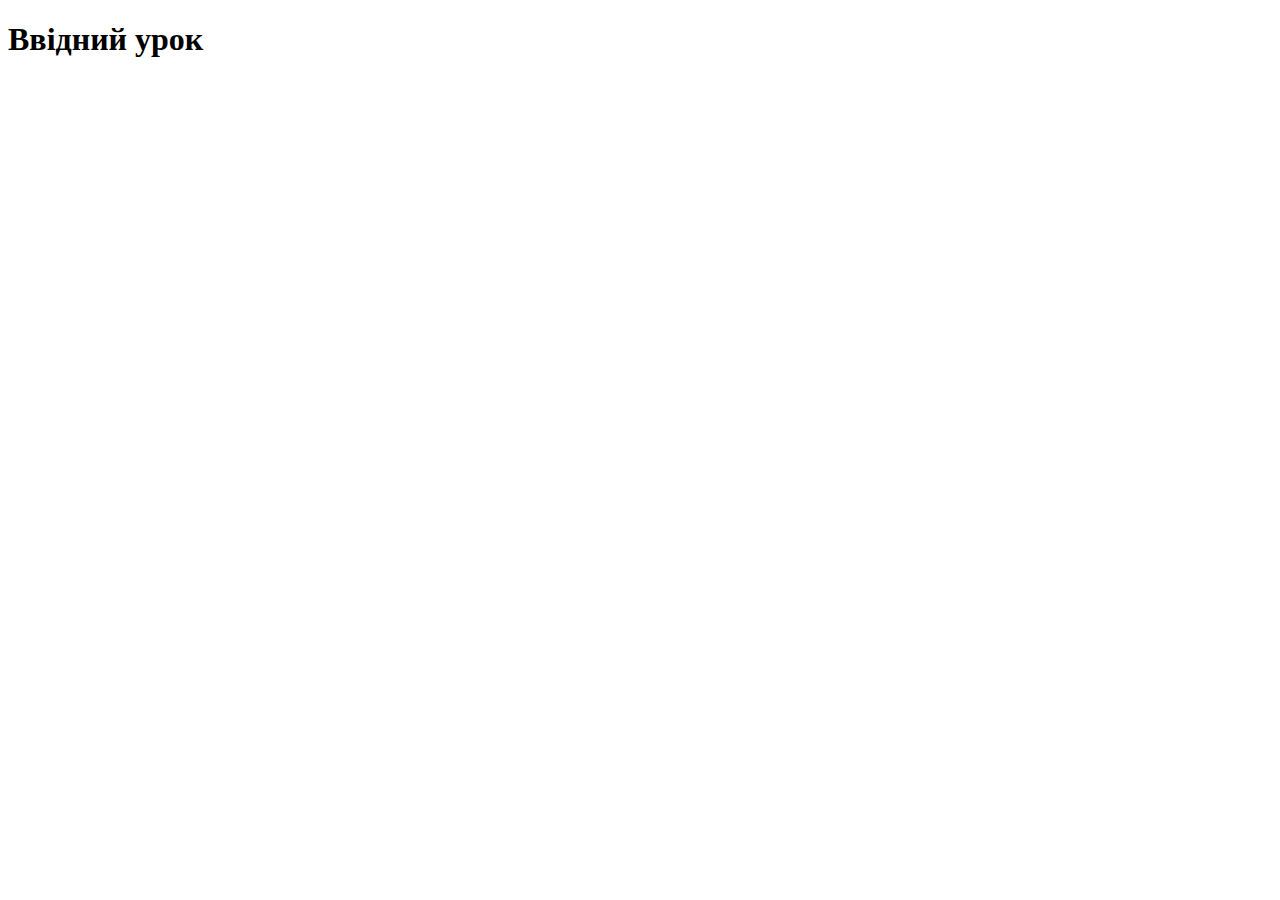
==== index.html @ aafac7fd "first commit" ====
<!DOCTYPE html>
<html>
    <head>
        <meta charset="UTF-8">
        <meta http-equiv="X-UA-Compatible" content="IE=edge">
        <meta name="viewport" content="width=device-width, initial-scale=1.0">
        <title>Hello, world!</title>
    </head>
    <body>
        <h1>Ввідний урок</h1>
    </body>
</html>
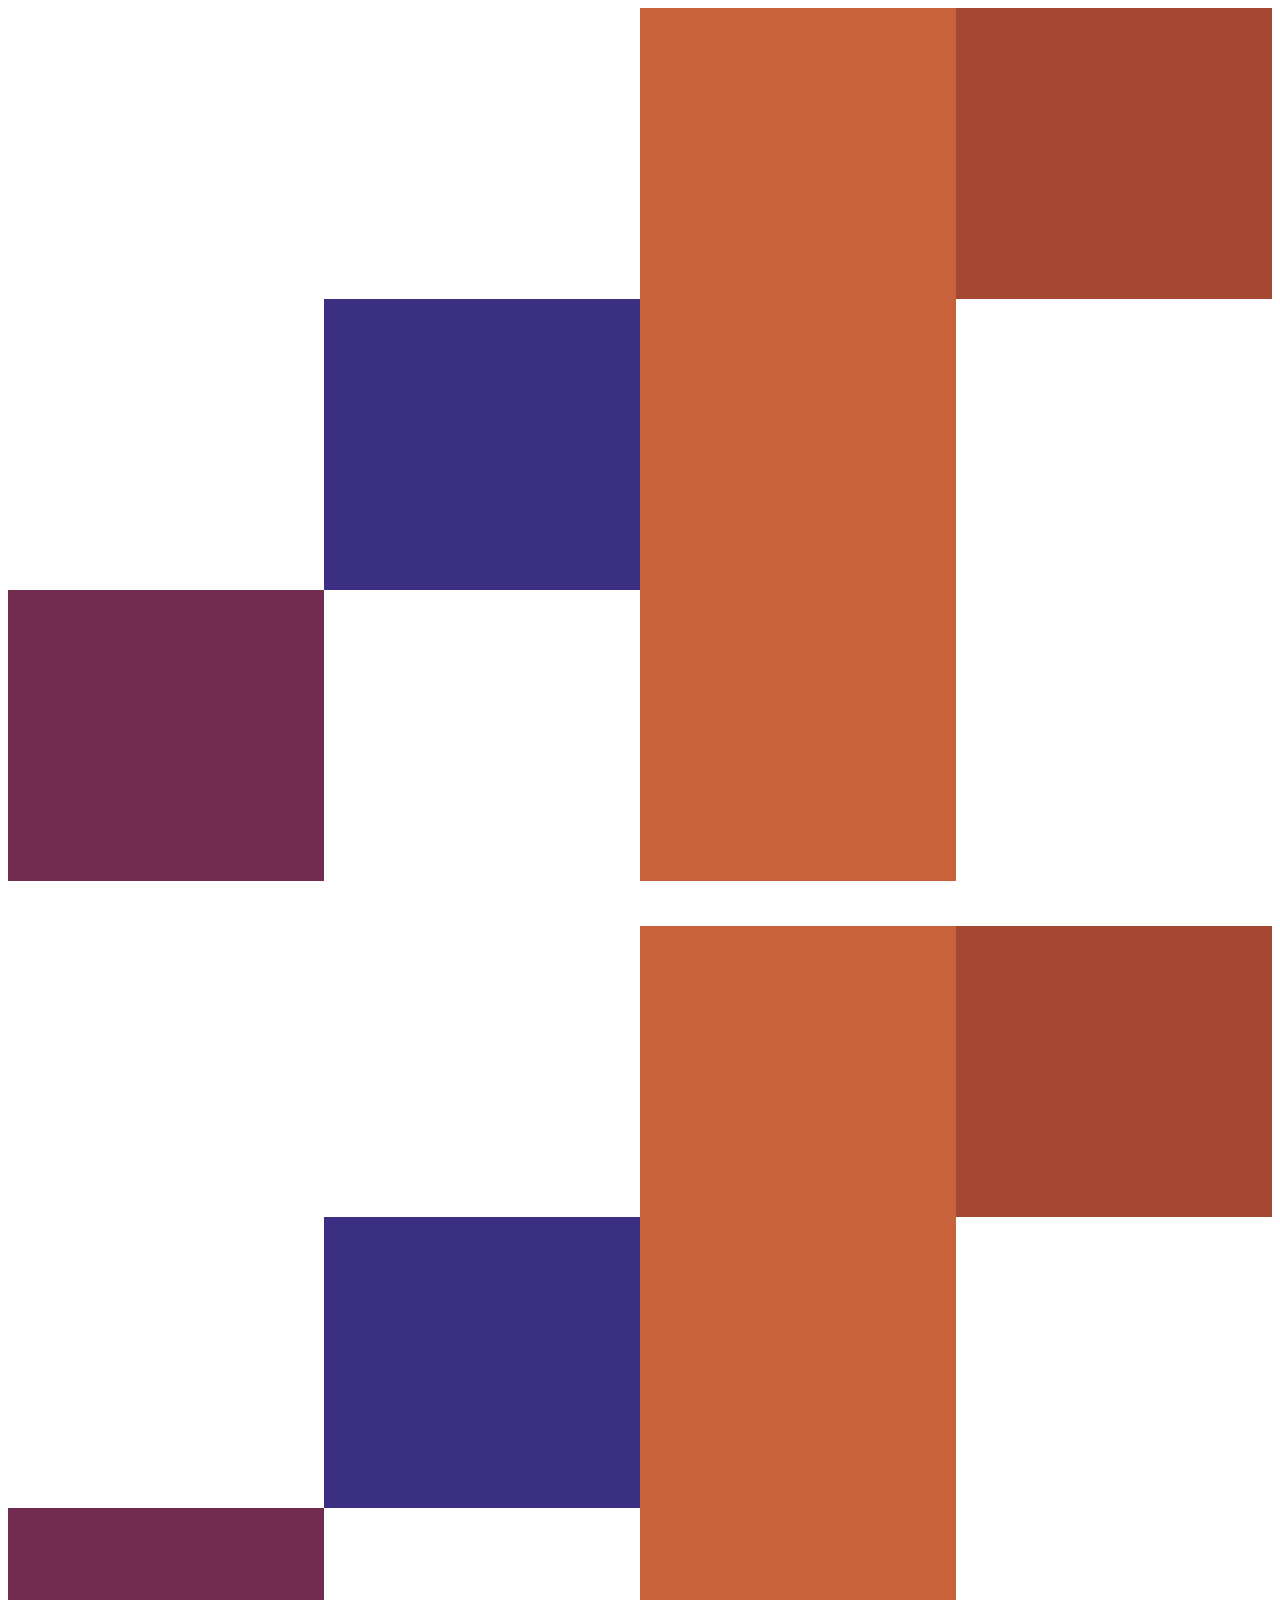
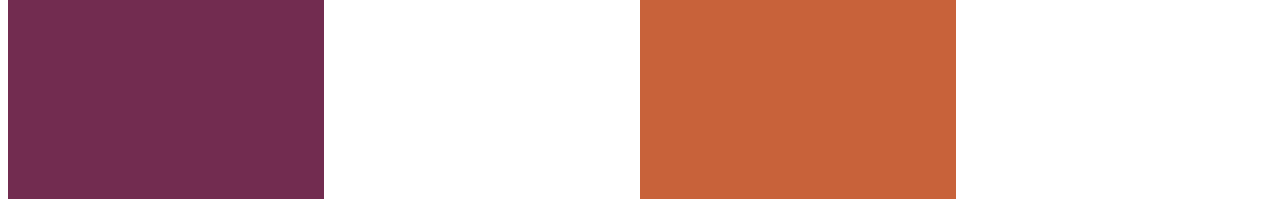
==== commit 3a3cf4a3: "index.html and style.scss" ====
--- a/index.html
+++ b/index.html
@@ -1,12 +1,24 @@
 <!DOCTYPE html>
-<html>
-    <head>
-        <meta charset="UTF-8">
-        <meta http-equiv="X-UA-Compatible" content="IE=edge">
-        <meta name="viewport" content="width=device-width, initial-scale=1.0">
-        <title>Hello, world!</title>
-    </head>
-    <body>
-        <h1>Ввідний урок</h1>
-    </body>
+<html lang="en">
+<head>
+    <meta charset="UTF-8">
+    <meta http-equiv="X-UA-Compatible" content="IE=edge">
+    <meta name="viewport" content="width=device-width, initial-scale=1.0">
+    <link rel="stylesheet" href="style.css">
+    <title>Task 1.0</title>
+</head>
+<body>
+    <div id="flex">
+        <div class="first"></div>
+        <div class="second"></div>
+        <div class="third"></div>
+        <div class="fourth"></div>
+    </div>
+    <div id="grid">
+        <div class="first"></div>
+        <div class="second"></div>
+        <div class="third"></div>
+        <div class="fourth"></div>
+    </div>
+</body>
 </html>--- a/style.css
+++ b/style.css
@@ -0,0 +1,125 @@
+#flex {
+  display: -webkit-box;
+  display: -ms-flexbox;
+  display: flex;
+  height: 97vh;
+}
+#flex div {
+  width: 25%;
+  height: 33.333%;
+}
+#flex .first {
+  background-color: #722c50;
+  -ms-flex-item-align: end;
+      align-self: flex-end;
+}
+#flex .second {
+  background-color: #3b2f83;
+  -ms-flex-item-align: center;
+      -ms-grid-row-align: center;
+      align-self: center;
+}
+#flex .third {
+  background-color: #c8623a;
+  height: 100%;
+}
+#flex .fourth {
+  background-color: #a44831;
+  -ms-flex-item-align: start;
+      align-self: flex-start;
+}
+
+#grid {
+  position: relative;
+  top: 5vh;
+  display: -ms-grid;
+  display: grid;
+  height: 97vh;
+  -ms-grid-columns: (1fr)[4];
+  grid-template-columns: repeat(4, 1fr);
+  -ms-grid-rows: (1fr)[3];
+  grid-template-rows: repeat(3, 1fr);
+}
+
+#grid > *:nth-child(1) {
+  -ms-grid-row: 1;
+  -ms-grid-column: 1;
+}
+
+#grid > *:nth-child(2) {
+  -ms-grid-row: 1;
+  -ms-grid-column: 2;
+}
+
+#grid > *:nth-child(3) {
+  -ms-grid-row: 1;
+  -ms-grid-column: 3;
+}
+
+#grid > *:nth-child(4) {
+  -ms-grid-row: 1;
+  -ms-grid-column: 4;
+}
+
+#grid > *:nth-child(5) {
+  -ms-grid-row: 2;
+  -ms-grid-column: 1;
+}
+
+#grid > *:nth-child(6) {
+  -ms-grid-row: 2;
+  -ms-grid-column: 2;
+}
+
+#grid > *:nth-child(7) {
+  -ms-grid-row: 2;
+  -ms-grid-column: 3;
+}
+
+#grid > *:nth-child(8) {
+  -ms-grid-row: 2;
+  -ms-grid-column: 4;
+}
+
+#grid > *:nth-child(9) {
+  -ms-grid-row: 3;
+  -ms-grid-column: 1;
+}
+
+#grid > *:nth-child(10) {
+  -ms-grid-row: 3;
+  -ms-grid-column: 2;
+}
+
+#grid > *:nth-child(11) {
+  -ms-grid-row: 3;
+  -ms-grid-column: 3;
+}
+
+#grid > *:nth-child(12) {
+  -ms-grid-row: 3;
+  -ms-grid-column: 4;
+}
+#grid .first {
+  background-color: #722c50;
+  -ms-grid-row: 3;
+  -ms-grid-row-span: 1;
+  grid-row: 3/4;
+}
+#grid .second {
+  background-color: #3b2f83;
+  -ms-grid-column: 2;
+  -ms-grid-column-span: 1;
+  grid-column: 2/3;
+  -ms-grid-row: 2;
+  -ms-grid-row-span: 1;
+  grid-row: 2/3;
+}
+#grid .third {
+  background-color: #c8623a;
+  -ms-grid-row-span: 4;
+  grid-row: span 4;
+}
+#grid .fourth {
+  background-color: #a44831;
+}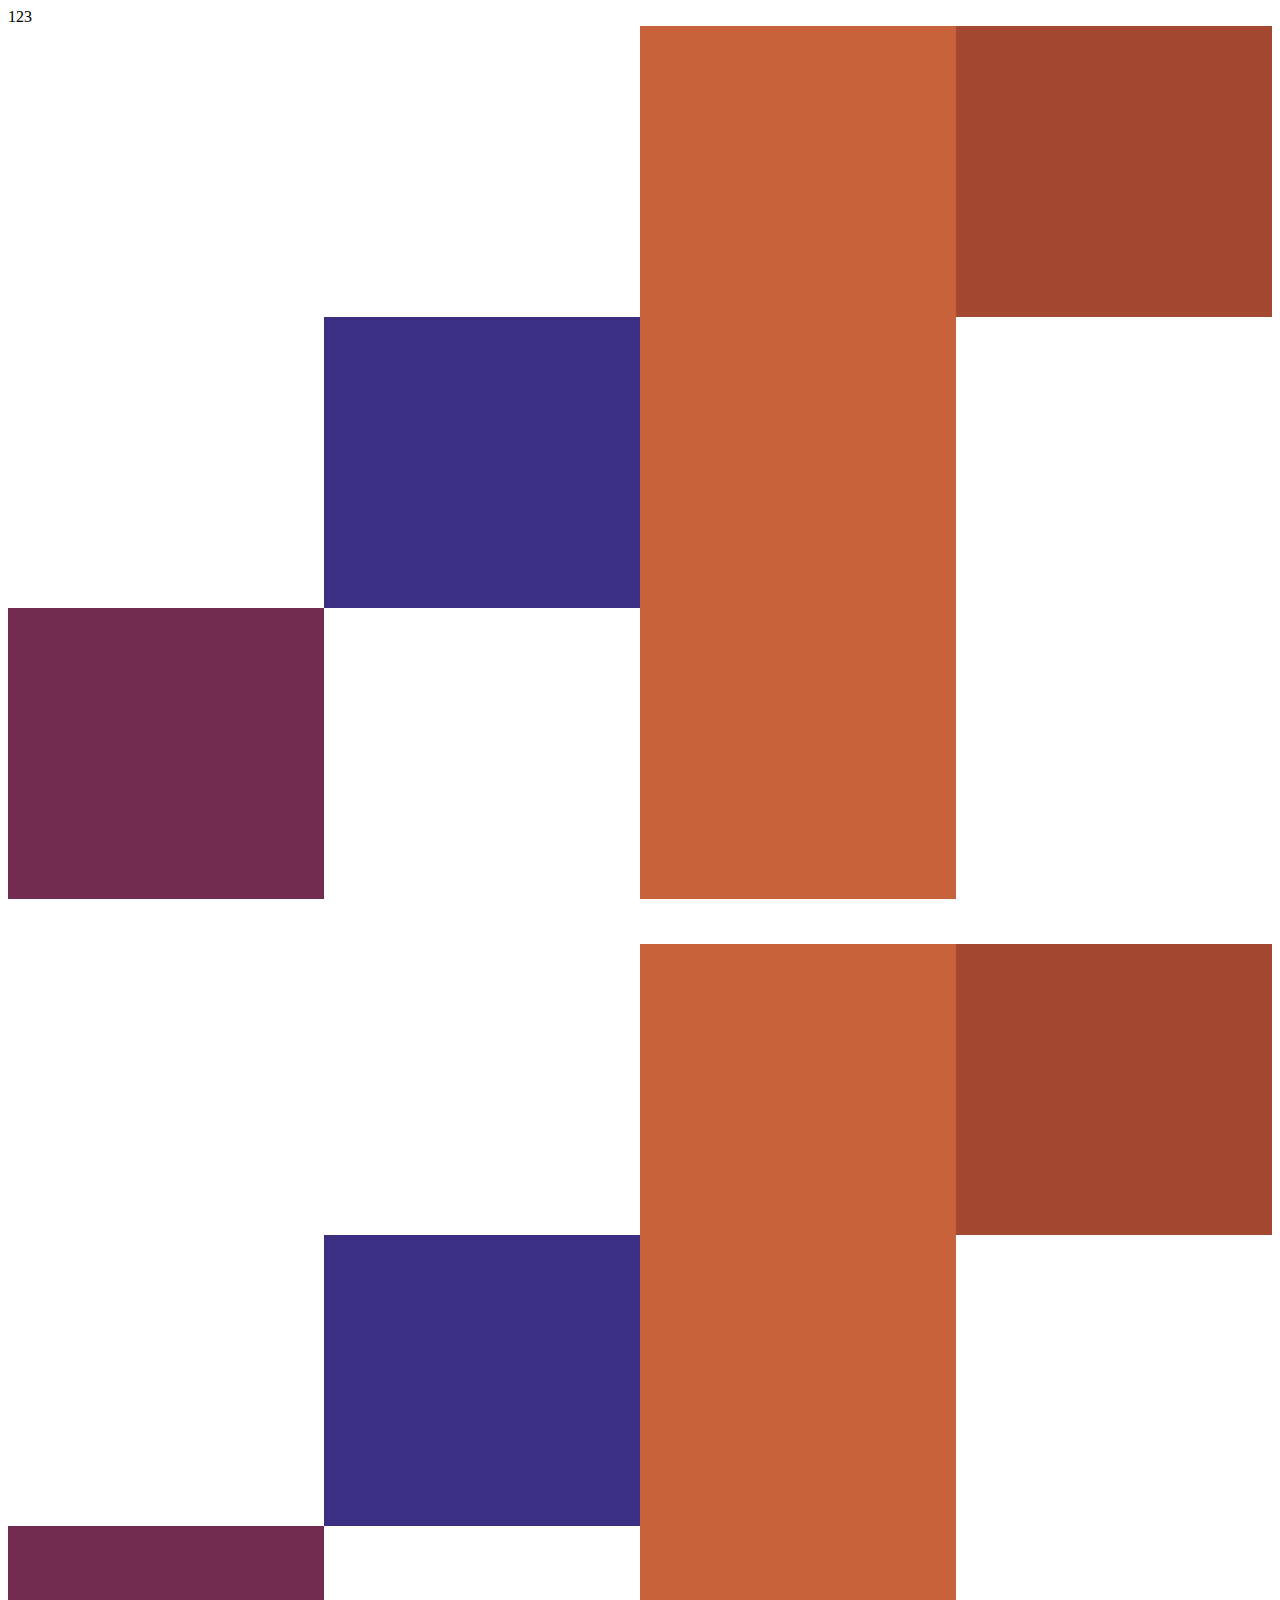
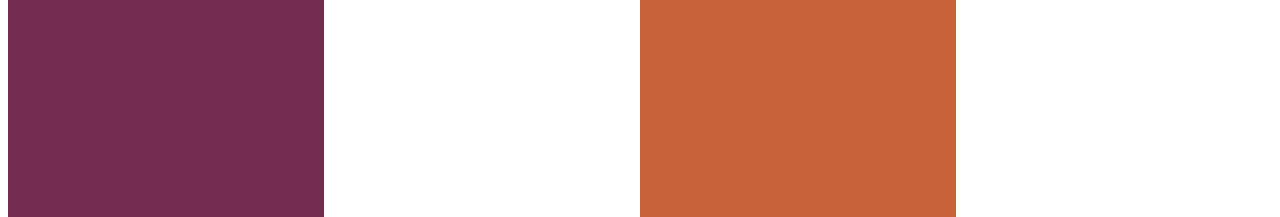
==== commit 1ea74b45: "TASK 1.1" ====
--- a/index.html
+++ b/index.html
@@ -1,4 +1,5 @@
 <!DOCTYPE html>
+123
 <html lang="en">
 <head>
     <meta charset="UTF-8">
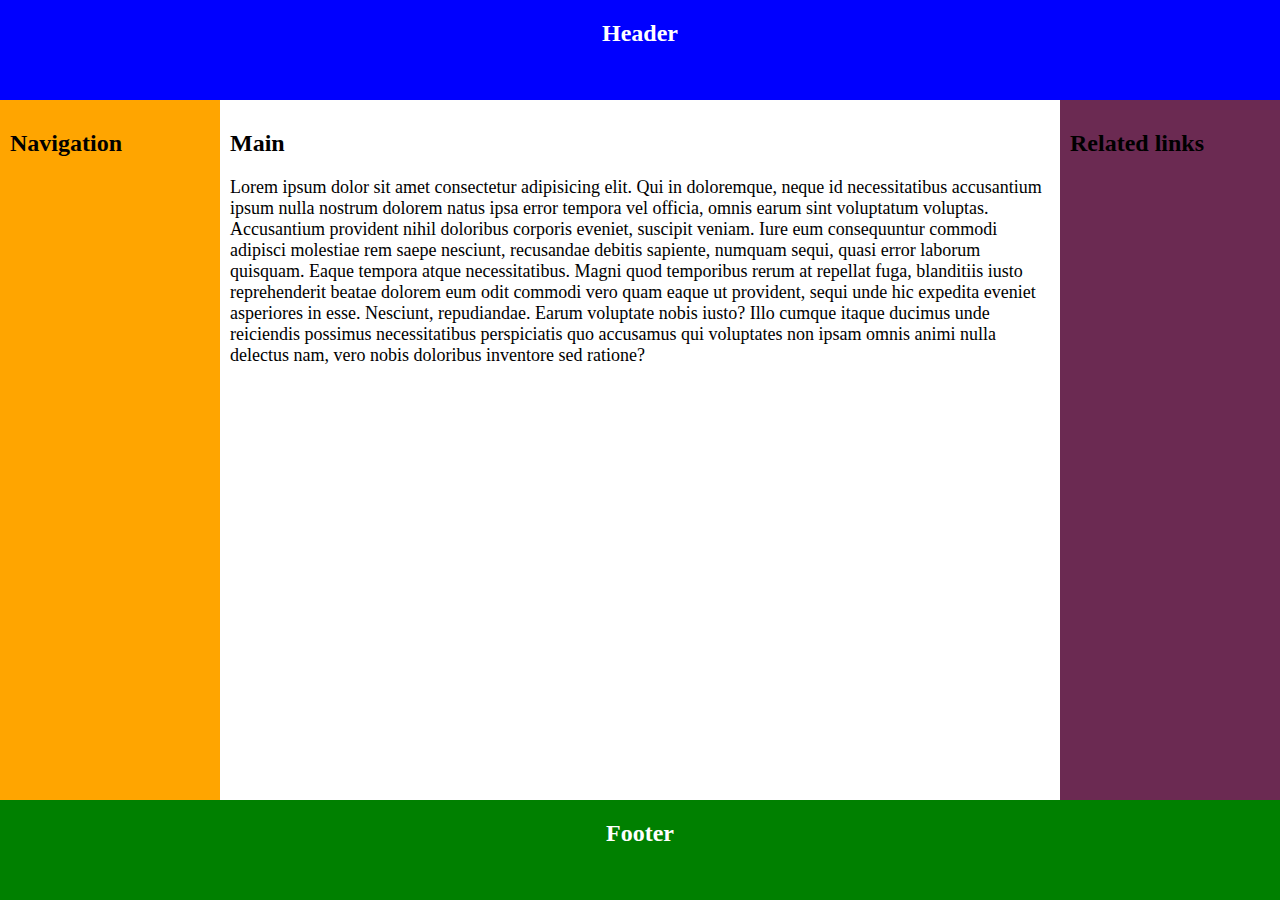
==== commit 63c288ff: "TASK-1.1 Create using “Holy Grail” web design layout" ====
--- a/index.html
+++ b/index.html
@@ -1,25 +1,29 @@
 <!DOCTYPE html>
-123
 <html lang="en">
-<head>
-    <meta charset="UTF-8">
-    <meta http-equiv="X-UA-Compatible" content="IE=edge">
-    <meta name="viewport" content="width=device-width, initial-scale=1.0">
-    <link rel="stylesheet" href="style.css">
-    <title>Task 1.0</title>
-</head>
-<body>
-    <div id="flex">
-        <div class="first"></div>
-        <div class="second"></div>
-        <div class="third"></div>
-        <div class="fourth"></div>
-    </div>
-    <div id="grid">
-        <div class="first"></div>
-        <div class="second"></div>
-        <div class="third"></div>
-        <div class="fourth"></div>
-    </div>
-</body>
+    <head>
+        <meta charset="UTF-8">
+        <meta http-equiv="X-UA-Compatible" content="IE=edge">
+        <meta name="viewport" content="width=device-width, initial-scale=1.0">
+        <link rel="stylesheet" href="style.css">
+        <title>Document</title>
+    </head>
+    <body>
+        <div id="content">
+            <header><h2>Header</h2></header>
+            <div>
+                <aside id="left"><h2>Navigation</h2></aside>
+                <main>
+                    <h2>Main</h2>
+                    <p>
+                        Lorem ipsum dolor sit amet consectetur adipisicing elit. Qui in doloremque, neque id necessitatibus accusantium ipsum nulla nostrum dolorem natus ipsa error tempora vel officia, omnis earum sint voluptatum voluptas.
+                        Accusantium provident nihil doloribus corporis eveniet, suscipit veniam. Iure eum consequuntur commodi adipisci molestiae rem saepe nesciunt, recusandae debitis sapiente, numquam sequi, quasi error laborum quisquam. Eaque tempora atque necessitatibus.
+                        Magni quod temporibus rerum at repellat fuga, blanditiis iusto reprehenderit beatae dolorem eum odit commodi vero quam eaque ut provident, sequi unde hic expedita eveniet asperiores in esse. Nesciunt, repudiandae.
+                        Earum voluptate nobis iusto? Illo cumque itaque ducimus unde reiciendis possimus necessitatibus perspiciatis quo accusamus qui voluptates non ipsam omnis animi nulla delectus nam, vero nobis doloribus inventore sed ratione?    
+                    </p>
+                </main>
+                <aside id="right"><h2>Related links</h2></aside>
+            </div>
+            <footer><h2>Footer</h2></footer>
+        </div>
+    </body>
 </html>--- a/style.css
+++ b/style.css
@@ -1,125 +1,69 @@
-#flex {
+#content {
   display: -webkit-box;
   display: -ms-flexbox;
   display: flex;
-  height: 97vh;
+  -webkit-box-orient: vertical;
+  -webkit-box-direction: normal;
+      -ms-flex-direction: column;
+          flex-direction: column;
+  position: absolute;
+  height: 100%;
+  width: 100%;
+  top: 0;
+  left: 0;
 }
-#flex div {
-  width: 25%;
-  height: 33.333%;
+#content header, #content footer {
+  min-height: 100px;
+  text-align: center;
+  color: white;
 }
-#flex .first {
-  background-color: #722c50;
-  -ms-flex-item-align: end;
-      align-self: flex-end;
+#content header {
+  background-color: blue;
 }
-#flex .second {
-  background-color: #3b2f83;
-  -ms-flex-item-align: center;
-      -ms-grid-row-align: center;
-      align-self: center;
+#content footer {
+  background-color: green;
 }
-#flex .third {
-  background-color: #c8623a;
-  height: 100%;
-}
-#flex .fourth {
-  background-color: #a44831;
-  -ms-flex-item-align: start;
-      align-self: flex-start;
-}
-
-#grid {
-  position: relative;
-  top: 5vh;
+#content div {
   display: -ms-grid;
   display: grid;
-  height: 97vh;
-  -ms-grid-columns: (1fr)[4];
-  grid-template-columns: repeat(4, 1fr);
-  -ms-grid-rows: (1fr)[3];
-  grid-template-rows: repeat(3, 1fr);
+  -ms-grid-rows: auto 1fr auto;
+  -ms-grid-columns: 1fr;
+      grid-template: auto 1fr auto/1fr;
+  -ms-flex-line-pack: justify;
+      align-content: space-between;
+  -webkit-box-flex: 1;
+      -ms-flex: 1 0 auto;
+          flex: 1 0 auto;
+  overflow: hidden;
 }
-
-#grid > *:nth-child(1) {
-  -ms-grid-row: 1;
-  -ms-grid-column: 1;
+#content div main {
+  padding: 10px;
 }
-
-#grid > *:nth-child(2) {
-  -ms-grid-row: 1;
-  -ms-grid-column: 2;
+#content div main p {
+  font-size: 18px;
 }
-
-#grid > *:nth-child(3) {
-  -ms-grid-row: 1;
-  -ms-grid-column: 3;
+#content div aside {
+  padding: 10px;
+  width: 100%;
+  height: 60px;
 }
-
-#grid > *:nth-child(4) {
-  -ms-grid-row: 1;
-  -ms-grid-column: 4;
+#content div #left {
+  background-color: orange;
 }
-
-#grid > *:nth-child(5) {
-  -ms-grid-row: 2;
-  -ms-grid-column: 1;
+#content div #right {
+  background-color: #6b2a52;
 }
-
-#grid > *:nth-child(6) {
-  -ms-grid-row: 2;
-  -ms-grid-column: 2;
-}
-
-#grid > *:nth-child(7) {
-  -ms-grid-row: 2;
-  -ms-grid-column: 3;
-}
-
-#grid > *:nth-child(8) {
-  -ms-grid-row: 2;
-  -ms-grid-column: 4;
-}
-
-#grid > *:nth-child(9) {
-  -ms-grid-row: 3;
-  -ms-grid-column: 1;
-}
-
-#grid > *:nth-child(10) {
-  -ms-grid-row: 3;
-  -ms-grid-column: 2;
-}
-
-#grid > *:nth-child(11) {
-  -ms-grid-row: 3;
-  -ms-grid-column: 3;
-}
-
-#grid > *:nth-child(12) {
-  -ms-grid-row: 3;
-  -ms-grid-column: 4;
-}
-#grid .first {
-  background-color: #722c50;
-  -ms-grid-row: 3;
-  -ms-grid-row-span: 1;
-  grid-row: 3/4;
-}
-#grid .second {
-  background-color: #3b2f83;
-  -ms-grid-column: 2;
-  -ms-grid-column-span: 1;
-  grid-column: 2/3;
-  -ms-grid-row: 2;
-  -ms-grid-row-span: 1;
-  grid-row: 2/3;
-}
-#grid .third {
-  background-color: #c8623a;
-  -ms-grid-row-span: 4;
-  grid-row: span 4;
-}
-#grid .fourth {
-  background-color: #a44831;
+@media screen and (min-width: 900px) {
+  #content div {
+    -ms-grid-rows: 1fr;
+    -ms-grid-columns: auto auto auto;
+        grid-template: 1fr/auto auto auto;
+    -webkit-box-pack: justify;
+        -ms-flex-pack: justify;
+            justify-content: space-between;
+  }
+  #content div aside {
+    height: 100%;
+    width: 200px;
+  }
 }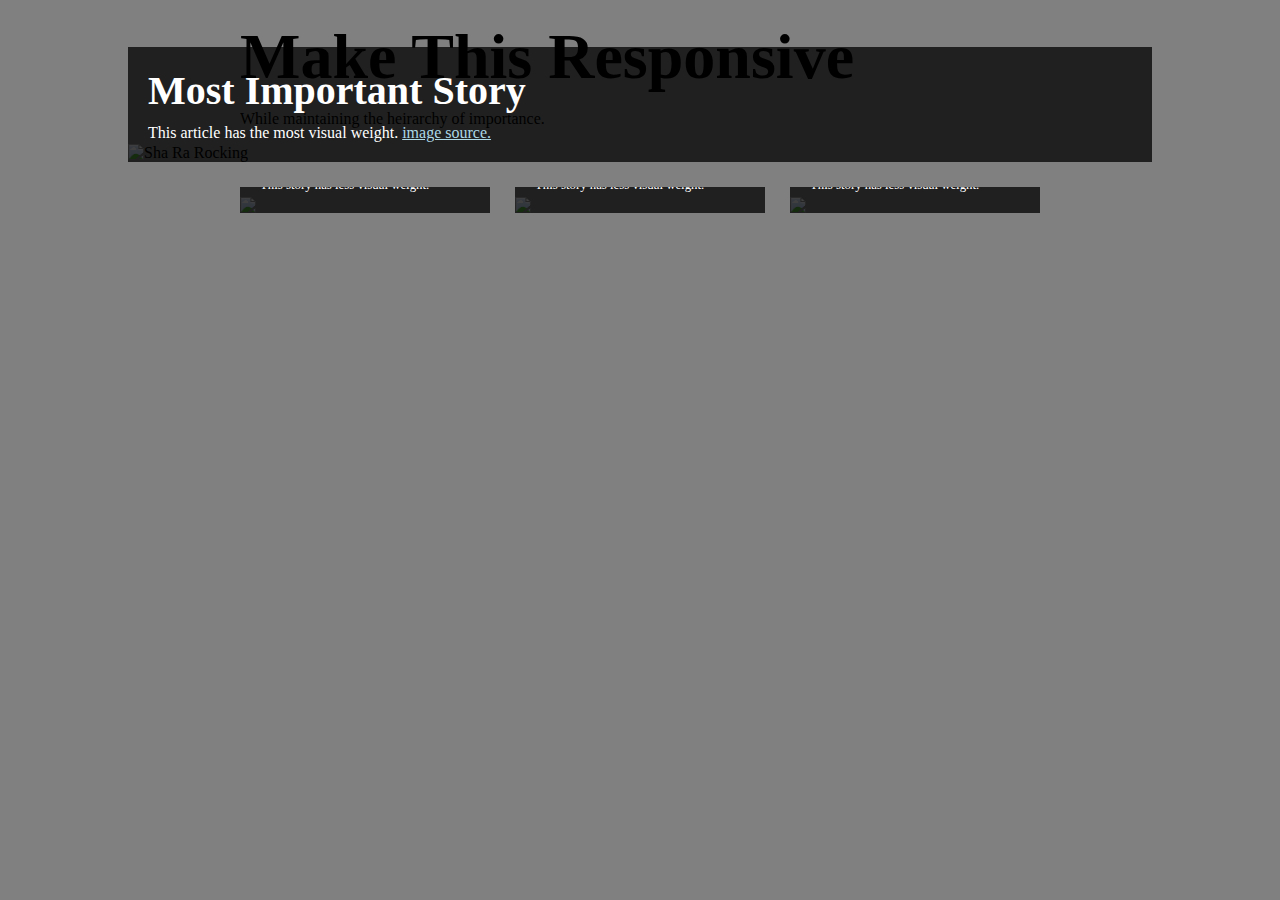
==== commit 743c9283: "TASK 1.2 Make this fixed width design responsive" ====
--- a/index.html
+++ b/index.html
@@ -1,29 +1,60 @@
 <!DOCTYPE html>
 <html lang="en">
-    <head>
-        <meta charset="UTF-8">
-        <meta http-equiv="X-UA-Compatible" content="IE=edge">
-        <meta name="viewport" content="width=device-width, initial-scale=1.0">
-        <link rel="stylesheet" href="style.css">
-        <title>Document</title>
-    </head>
-    <body>
-        <div id="content">
-            <header><h2>Header</h2></header>
-            <div>
-                <aside id="left"><h2>Navigation</h2></aside>
-                <main>
-                    <h2>Main</h2>
-                    <p>
-                        Lorem ipsum dolor sit amet consectetur adipisicing elit. Qui in doloremque, neque id necessitatibus accusantium ipsum nulla nostrum dolorem natus ipsa error tempora vel officia, omnis earum sint voluptatum voluptas.
-                        Accusantium provident nihil doloribus corporis eveniet, suscipit veniam. Iure eum consequuntur commodi adipisci molestiae rem saepe nesciunt, recusandae debitis sapiente, numquam sequi, quasi error laborum quisquam. Eaque tempora atque necessitatibus.
-                        Magni quod temporibus rerum at repellat fuga, blanditiis iusto reprehenderit beatae dolorem eum odit commodi vero quam eaque ut provident, sequi unde hic expedita eveniet asperiores in esse. Nesciunt, repudiandae.
-                        Earum voluptate nobis iusto? Illo cumque itaque ducimus unde reiciendis possimus necessitatibus perspiciatis quo accusamus qui voluptates non ipsam omnis animi nulla delectus nam, vero nobis doloribus inventore sed ratione?    
-                    </p>
-                </main>
-                <aside id="right"><h2>Related links</h2></aside>
+
+<head>
+    <meta charset="UTF-8">
+    <meta http-equiv="X-UA-Compatible" content="IE=edge">
+    <meta name="viewport" content="width=device-width, initial-scale=1.0">
+    <link rel="stylesheet" href="style.css">
+    <title>Document</title>
+</head>
+
+<body>
+    <div class="page-wrap">
+        <div class="text">
+            <h1>Make This Responsive</h1>
+            <p>While maintaining the heirarchy of importance.</p>
+        </div>
+
+        <article class="main-story">
+            <img src="https://images-wixmp-ed30a86b8c4ca887773594c2.wixmp.com/f/c4c0230e-617c-4870-b158-1cb768fe3045/d1wzfmg-1c8d8335-f37f-44f6-a463-2ace88617de6.jpg?token=eyJ0eXAiOiJKV1QiLCJhbGciOiJIUzI1NiJ9.[base64].uZBrxRJCnOl0UMX-6MMIuGvMF2K2CaDF29a9dJ4Xz2M"
+                alt="Sha Ra Rocking" />
+
+            <div class="story-intro">
+                <h1>Most Important Story</h1>
+                <p>
+                    This article has the most visual weight.
+                    <a href="http://nebezial.deviantart.com/art/she-ra-115867096">image source.</a>
+                </p>
             </div>
-            <footer><h2>Footer</h2></footer>
-        </div>
-    </body>
+        </article>
+
+        <section class="sub-stories">
+            <article class="sub-story">
+                <img src="http://placekitten.com/250/350" />
+                <div class="story-intro">
+                    <h2>Less Important Story</h2>
+                    <p>This story has less visual weight.</p>
+                </div>
+            </article>
+
+            <article class="sub-story">
+                <img src="https://www.placecage.com/250/350" />
+                <div class="story-intro">
+                    <h2>Less Important Story</h2>
+                    <p>This story has less visual weight.</p>
+                </div>
+            </article>
+
+            <article class="sub-story last">
+                <img src="http://placebear.com/250/350" />
+                <div class="story-intro">
+                    <h2>Less Important Story</h2>
+                    <p>This story has less visual weight.</p>
+                </div>
+            </article>
+        </section>
+    </div>
+</body>
+
 </html>--- a/style.css
+++ b/style.css
@@ -1,4 +1,27 @@
-#content {
+* {
+  -webkit-box-sizing: border-box;
+          box-sizing: border-box;
+}
+
+img {
+  display: block;
+}
+
+a {
+  color: lightblue;
+}
+
+h1 {
+  font-size: 4em;
+}
+
+h1, h2 {
+  margin: 0 0 10px 0;
+}
+
+.page-wrap {
+  width: 800px;
+  margin: 20px auto;
   display: -webkit-box;
   display: -ms-flexbox;
   display: flex;
@@ -6,64 +29,85 @@
   -webkit-box-direction: normal;
       -ms-flex-direction: column;
           flex-direction: column;
+  -webkit-box-align: center;
+      -ms-flex-align: center;
+          align-items: center;
+}
+.page-wrap .text {
+  -ms-flex-item-align: start;
+      align-self: flex-start;
+}
+.page-wrap .main-story {
+  position: relative;
+  margin: 0 0 25px 0;
+}
+.page-wrap .main-story img {
+  width: 80vw;
+  min-width: 650px;
+}
+.page-wrap .sub-stories {
+  overflow: hidden;
+  margin: 0 0 25px 0;
+  display: -ms-grid;
+  display: grid;
+  -ms-grid-rows: 1fr 1fr 1fr;
+  -ms-grid-columns: 1fr;
+      grid-template: 1fr 1fr 1fr/1fr;
+  min-width: 400px;
+}
+.page-wrap .sub-stories .sub-story {
+  float: left;
+  width: 100%;
+  margin-right: 25px;
+  position: relative;
+  font-size: 80%;
+  margin-top: 10px;
+}
+.page-wrap .sub-stories img {
+  width: 100%;
+}
+.page-wrap .sub-stories .last {
+  margin-right: 0;
+}
+@media screen and (min-width: 768px) {
+  .page-wrap .sub-stories {
+    -ms-grid-rows: 1fr 1fr;
+    -ms-grid-columns: 1fr 1fr;
+        grid-template: 1fr 1fr/1fr 1fr;
+  }
+  .page-wrap .sub-stories .sub-story {
+    width: 250px;
+  }
+  .page-wrap .sub-stories img {
+    width: 250px;
+  }
+}
+@media screen and (min-width: 992px) {
+  .page-wrap .sub-stories {
+    -ms-grid-rows: 1fr;
+    -ms-grid-columns: 1fr 1fr 1fr;
+        grid-template: 1fr/1fr 1fr 1fr;
+  }
+}
+
+.story-intro {
   position: absolute;
-  height: 100%;
+  bottom: 0;
+  left: 0;
   width: 100%;
-  top: 0;
-  left: 0;
-}
-#content header, #content footer {
-  min-height: 100px;
-  text-align: center;
+  background: rgba(0, 0, 0, 0.75);
+  padding: 20px;
   color: white;
 }
-#content header {
-  background-color: blue;
+.story-intro h1 {
+  font-size: 2.5em;
 }
-#content footer {
-  background-color: green;
+.story-intro p {
+  margin: 0;
 }
-#content div {
-  display: -ms-grid;
-  display: grid;
-  -ms-grid-rows: auto 1fr auto;
-  -ms-grid-columns: 1fr;
-      grid-template: auto 1fr auto/1fr;
-  -ms-flex-line-pack: justify;
-      align-content: space-between;
-  -webkit-box-flex: 1;
-      -ms-flex: 1 0 auto;
-          flex: 1 0 auto;
-  overflow: hidden;
-}
-#content div main {
-  padding: 10px;
-}
-#content div main p {
-  font-size: 18px;
-}
-#content div aside {
-  padding: 10px;
-  width: 100%;
-  height: 60px;
-}
-#content div #left {
-  background-color: orange;
-}
-#content div #right {
-  background-color: #6b2a52;
-}
-@media screen and (min-width: 900px) {
-  #content div {
-    -ms-grid-rows: 1fr;
-    -ms-grid-columns: auto auto auto;
-        grid-template: 1fr/auto auto auto;
-    -webkit-box-pack: justify;
-        -ms-flex-pack: justify;
-            justify-content: space-between;
-  }
-  #content div aside {
-    height: 100%;
-    width: 200px;
+
+@media screen and (min-width: 1200px) {
+  body {
+    background-color: grey;
   }
 }